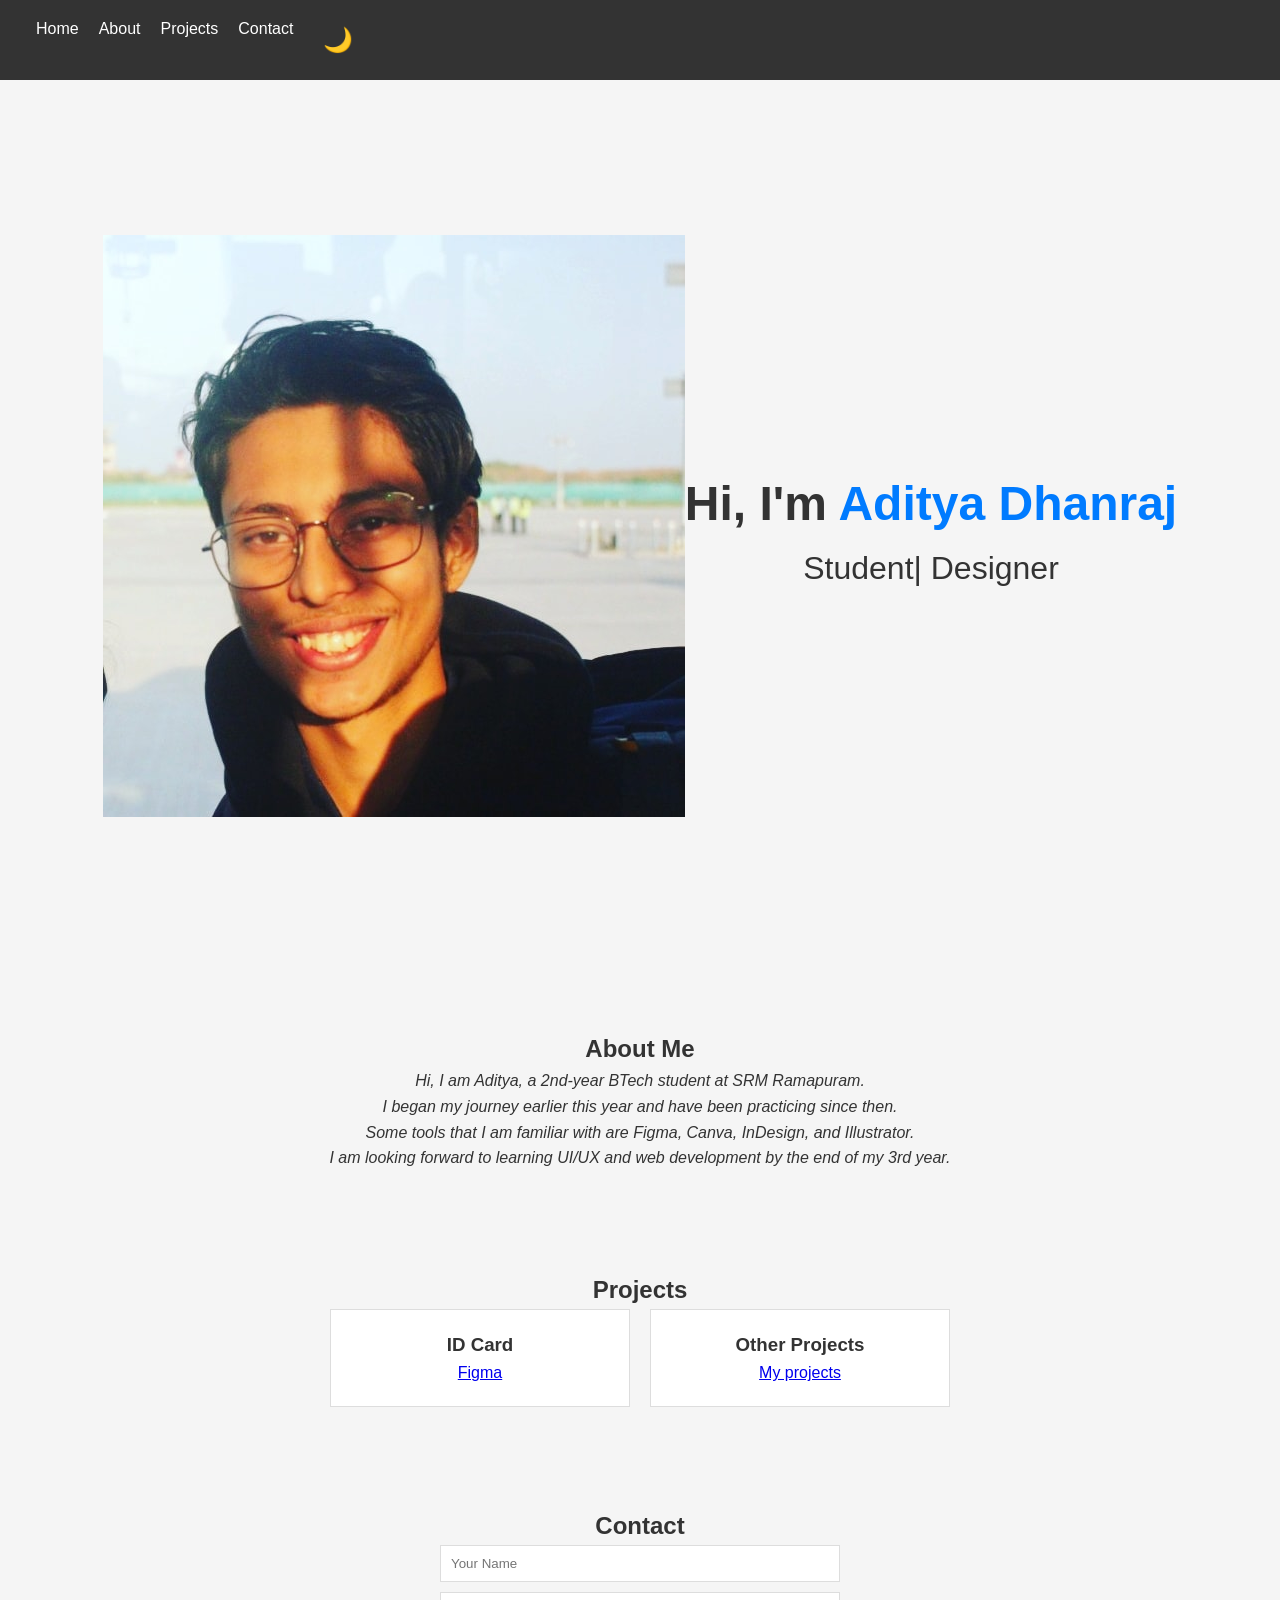
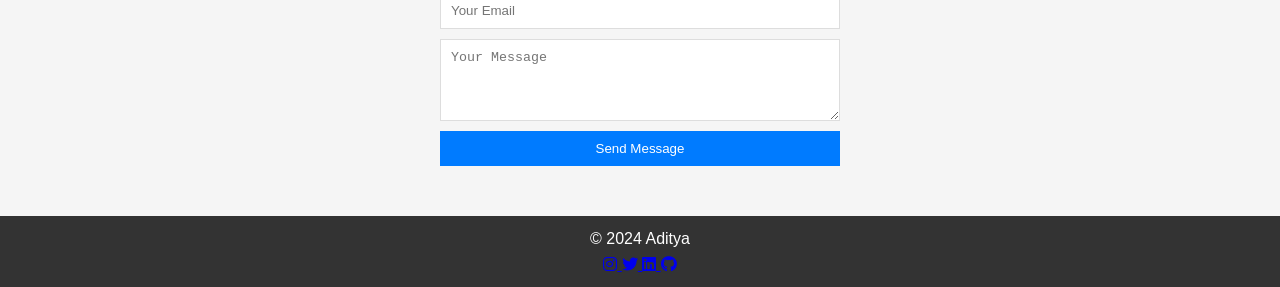
==== index.html @ 79524f97 "Add files via upload" ====
<!DOCTYPE html>
<html lang="en">
<head>
    <meta charset="UTF-8">
    <meta name="viewport" content="width=device-width, initial-scale=1.0">
    <title>My Portfolio</title>
    <link rel="stylesheet" href="css/style.css">
    <link rel="stylesheet" href="https://cdnjs.cloudflare.com/ajax/libs/font-awesome/6.0.0-beta3/css/all.min.css">

</head>
<body>
    <header>
        <nav>
          
              
            <ul class="nav-links">
                <li><a href="#home">Home</a></li>
                <li><a href="#about">About</a></li>
                <li><a href="#projects">Projects</a></li>
                <li><a href="#contact">Contact</a></li>
                <li><button class="theme-toggle" id="theme-toggle">🌙</button></li>
            </ul>
        </nav>
    </header>

    <!-- Rest of your page content -->
    <section id="home">
        <div class="logo-container">
            <a href="#foot"><img src="my pic.jpeg" alt="3D Hovering Logo" class="logo"></a>
        </div>
        <div class="intro">
            <h1>Hi, I'm <span>Aditya Dhanraj</span></h1>
            <p>Student| Designer</p>
        </div>
    </section>

    <section id="about">
        <h2>About Me</h2>
        <p>
            <i>
                Hi, I am Aditya, a 2nd-year BTech student at SRM Ramapuram.<br>
                I began my journey earlier this year and have been practicing since then.<br>
                Some tools that I am familiar with are Figma, Canva, InDesign, and Illustrator.<br>
                I am looking forward to learning UI/UX and web development by the end of my 3rd year.
            </i>
        </p>
        
    </section>

    <section id="projects">
        <h2>Projects</h2>
        <div class="projects-container">
            <div class="project">
                <h3>ID Card</h3>
                <p><a href="https://www.figma.com/design/AhWtKeOGu5Izcp2zM3f2Ys/Untitled-(Copy)?m=auto&t=sSEpO5o9ACSVsRZ7-6">Figma</a></p>
            </div>
            <div class="project">
                <h3>Other Projects</h3>
                <p><a href="https://sway.cloud.microsoft/4iTVu0WP2Vy2KkqE?ref=Link&loc=play">My projects</a></p>
            </div>
        </div>
    </section>

    <section id="contact">
        <h2>Contact</h2>
        <form action="https://formspree.io/f/xrbzdvlq" method="POST">
            <input type="text" name="name" placeholder="Your Name" required>
            <input type="email" name="email" placeholder="Your Email" required>
            <textarea name="message" rows="4" placeholder="Your Message" required></textarea>
            <button type="submit">Send Message</button>
        </form>
        
    </section>

    <footer>
        <section id="foot">
        <p>© 2024 Aditya</p>
        <div class="social-icons">
            <a href="https://www.instagram.com/__https.aditya__?utm_source=ig_web_button_share_sheet&igsh=ZDNlZDc0MzIxNw==" target="_blank">
                <i class="fab fa-instagram"></i>
            </a>
            <a href="https://x.com/Aditya250189455?t=fKO1JxmdLKlGTw64EDZP6Q&s=09" target="_blank">
                <i class="fab fa-twitter"></i>
            </a>
            <a href="https://www.linkedin.com/in/aditya-dhanraj-09225726b?utm_source=share&utm_campaign=share_via&utm_content=profile&utm_medium=android_app" target="_blank">
                <i class="fab fa-linkedin"></i>
            </a>
            <a href="https://github.com/aditya23409876543" target="_blank">
                    <i class="fab fa-github"></i>
            </a>
        </div>
        </section>
    </footer>
    

    <script src="js/main.js"></script>
</body>
</html>
---- css/style.css ----
/* General Styles */
* {
    margin: 0;
    padding: 0;
    box-sizing: border-box;
}

body {
    font-family: Arial, sans-serif;
    line-height: 1.6;
    background-color: #f5f5f5;
    color: #333;
    transition: background-color 0.3s ease-in-out, color 0.3s ease-in-out;
}

header {
    background-color: #333;
    padding: 1rem;
    position: sticky;
    top: 0;
    width: 100%;
}

nav {
    display: flex;
    justify-content: space-between;
    align-items: center;
}

.nav-links {
    list-style: none;
    display: flex;
}

.nav-links li {
    margin-left: 20px;
}

.nav-links a {
    color: #fff;
    text-decoration: none;
}

.theme-toggle {
    background: none;
    border: none;
    cursor: pointer;
    color: #fff;
    font-size: 1.5rem;
}

/* Home Section */
#home {
    height: 100vh;
    display: flex;
    justify-content: center;
    align-items: center;
    text-align: center;
}

#home .intro {
    font-size: 2rem;
}

#home span {
    color: #007bff;
}

/* About Section */
#about {
    padding: 50px 20px;
    text-align: center;
}

#projects {
    padding: 50px 20px;
    text-align: center;
}

.projects-container {
    display: flex;
    justify-content: center;
    gap: 20px;
    flex-wrap: wrap;
}

.project {
    width: 300px;
    padding: 20px;
    border: 1px solid #ddd;
    background-color: #fff;
}

#contact {
    padding: 50px 20px;
    text-align: center;
}

form {
    display: flex;
    flex-direction: column;
    gap: 10px;
    max-width: 400px;
    margin: 0 auto;
}

input, textarea {
    padding: 10px;
    border: 1px solid #ddd;
    width: 100%;
}

button {
    padding: 10px;
    border: none;
    background-color: #007bff;
    color: #fff;
    cursor: pointer;
}

button:hover {
    background-color: #0056b3;
}

/* Footer */
footer {
    background-color: #333;
    color: #fff;
    text-align: center;
    padding: 10px 0;
}

/* Dark Mode Styles */
.dark-mode {
    background-color: #1e1e1e;
    color: #fff;
}

/* Responsive Design */
@media (max-width: 768px) {
    .projects-container {
        flex-direction: column;
    }

    .nav-links {
        flex-direction: column;
    }

    .nav-links li {
        margin: 10px 0;
    }
}
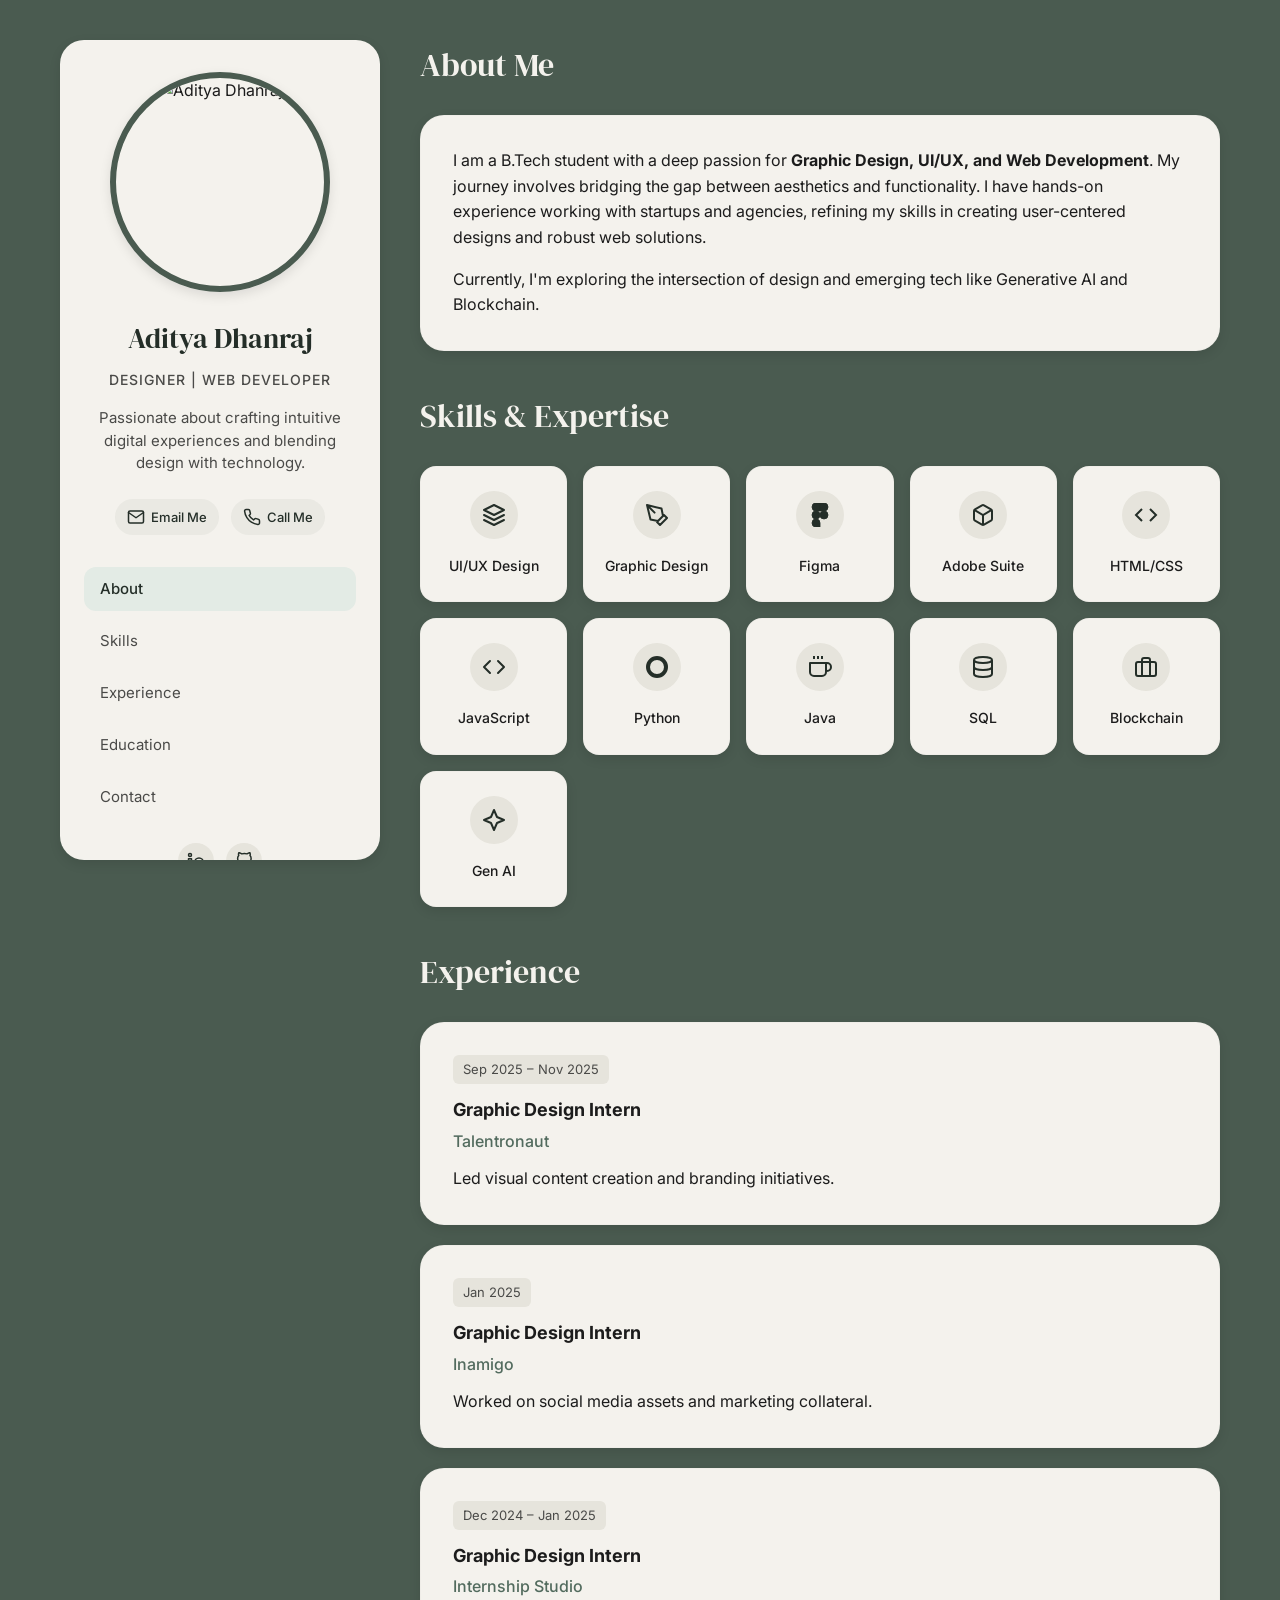
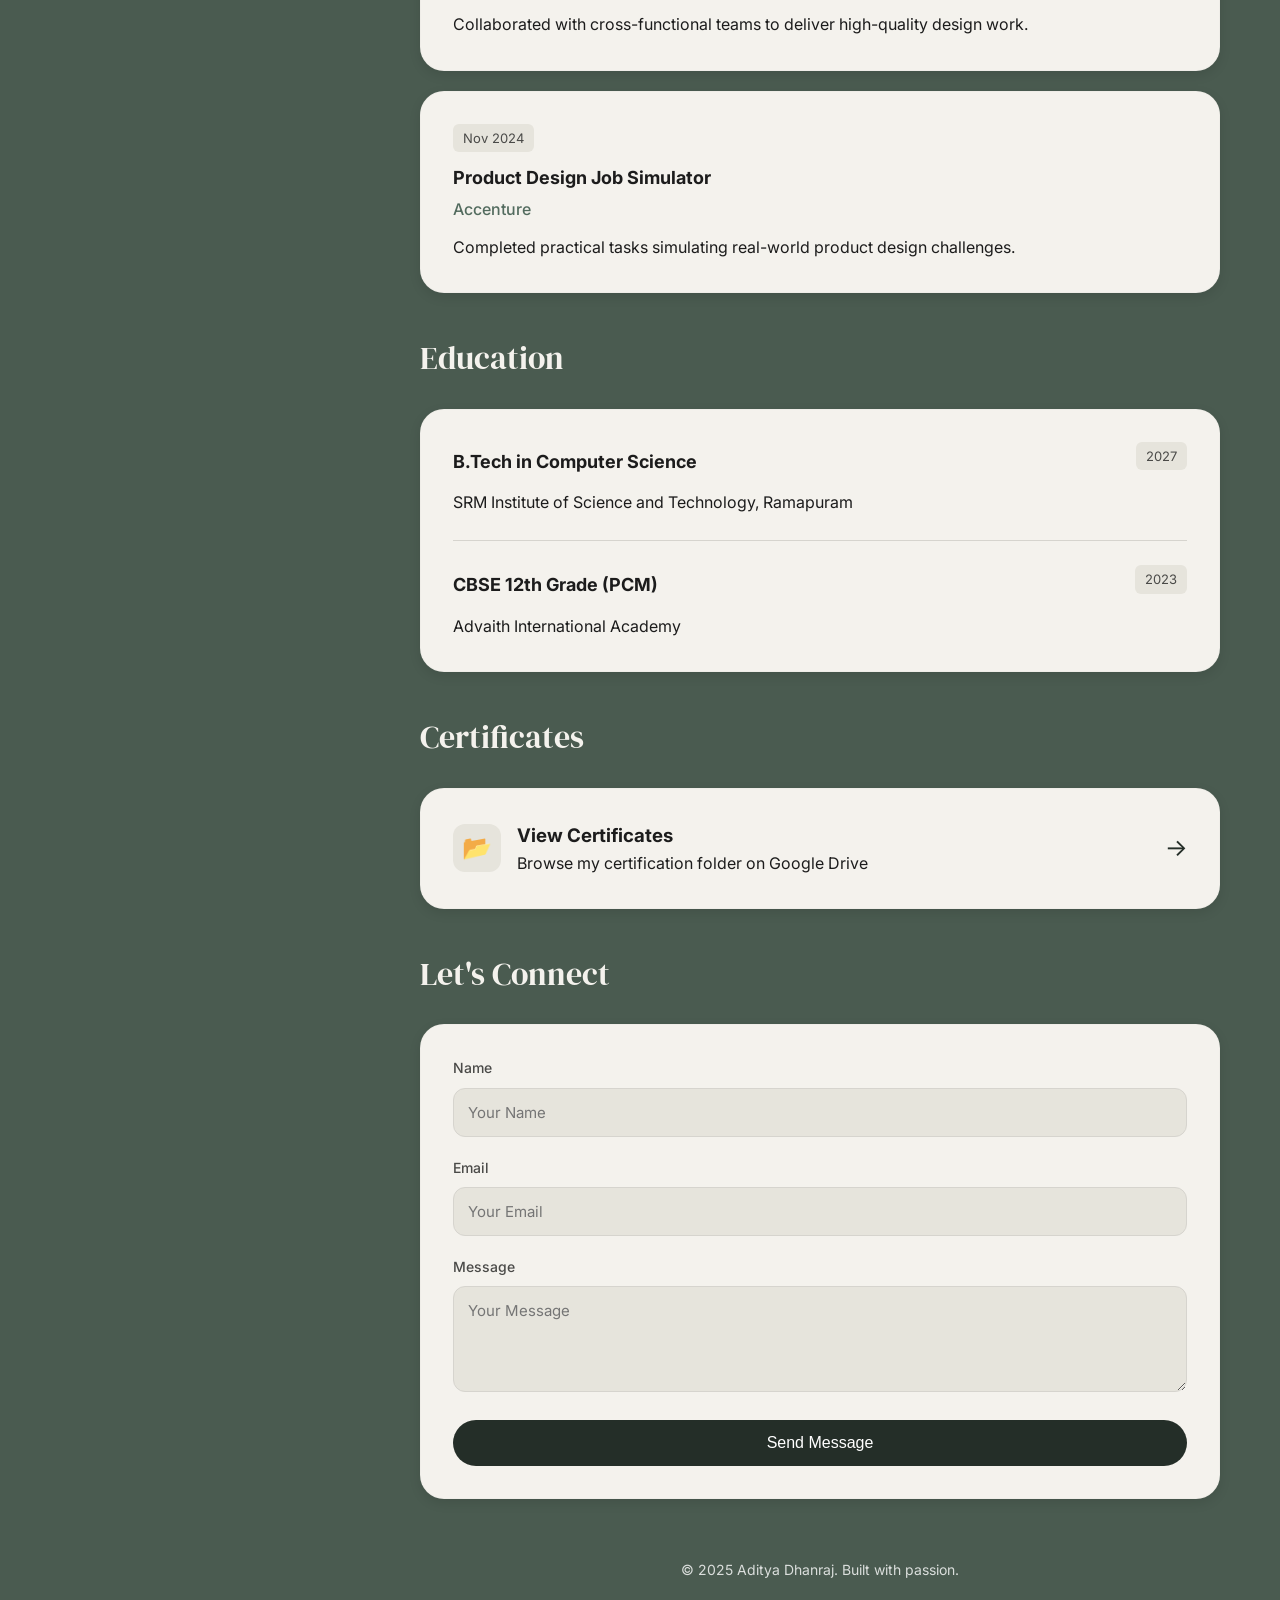
==== commit 03082f4c: "Add files via upload" ====
--- a/index.html
+++ b/index.html
@@ -1,98 +1,330 @@
 <!DOCTYPE html>
 <html lang="en">
+
 <head>
     <meta charset="UTF-8">
     <meta name="viewport" content="width=device-width, initial-scale=1.0">
-    <title>My Portfolio</title>
-    <link rel="stylesheet" href="css/style.css">
-    <link rel="stylesheet" href="https://cdnjs.cloudflare.com/ajax/libs/font-awesome/6.0.0-beta3/css/all.min.css">
-
+    <title>Aditya Dhanraj - Creative Designer & Developer</title>
+    <link rel="preconnect" href="https://fonts.googleapis.com">
+    <link rel="preconnect" href="https://fonts.gstatic.com" crossorigin>
+    <link
+        href="https://fonts.googleapis.com/css2?family=DM+Serif+Display:ital@0;1&family=Inter:wght@300;400;500;600&display=swap"
+        rel="stylesheet">
+    <link rel="stylesheet" href="style.css">
 </head>
+
 <body>
-    <header>
-        <nav>
-          
-              
-            <ul class="nav-links">
-                <li><a href="#home">Home</a></li>
-                <li><a href="#about">About</a></li>
-                <li><a href="#projects">Projects</a></li>
-                <li><a href="#contact">Contact</a></li>
-                <li><button class="theme-toggle" id="theme-toggle">🌙</button></li>
-            </ul>
-        </nav>
-    </header>
-
-    <!-- Rest of your page content -->
-    <section id="home">
-        <div class="logo-container">
-            <a href="#foot"><img src="my pic.jpeg" alt="3D Hovering Logo" class="logo"></a>
-        </div>
-        <div class="intro">
-            <h1>Hi, I'm <span>Aditya Dhanraj</span></h1>
-            <p>Student| Designer</p>
-        </div>
-    </section>
-
-    <section id="about">
-        <h2>About Me</h2>
-        <p>
-            <i>
-                Hi, I am Aditya, a 2nd-year BTech student at SRM Ramapuram.<br>
-                I began my journey earlier this year and have been practicing since then.<br>
-                Some tools that I am familiar with are Figma, Canva, InDesign, and Illustrator.<br>
-                I am looking forward to learning UI/UX and web development by the end of my 3rd year.
-            </i>
-        </p>
-        
-    </section>
-
-    <section id="projects">
-        <h2>Projects</h2>
-        <div class="projects-container">
-            <div class="project">
-                <h3>ID Card</h3>
-                <p><a href="https://www.figma.com/design/AhWtKeOGu5Izcp2zM3f2Ys/Untitled-(Copy)?m=auto&t=sSEpO5o9ACSVsRZ7-6">Figma</a></p>
+
+    <div class="layout-grid">
+        <!-- Sticky Profile Sidebar -->
+        <aside class="sidebar">
+            <div class="profile-card fade-in">
+                <div class="profile-image-container">
+                    <img src="assets/profile.jpeg" alt="Aditya Dhanraj" class="profile-image">
+                </div>
+                <h1 class="name">Aditya Dhanraj</h1>
+                <p class="role">Designer | Web Developer</p>
+                <p class="bio-short">Passionate about crafting intuitive digital experiences and blending design with
+                    technology.</p>
+
+                <div class="contact-mini">
+                    <a href="https://mail.google.com/mail/?view=cm&fs=1&to=dhanrajaditya230@gmail.com" target="_blank"
+                        class="contact-link">
+                        <svg width="18" height="18" viewBox="0 0 24 24" fill="none" stroke="currentColor"
+                            stroke-width="2" stroke-linecap="round" stroke-linejoin="round">
+                            <path d="M4 4h16c1.1 0 2 .9 2 2v12c0 1.1-.9 2-2 2H4c-1.1 0-2-.9-2-2V6c0-1.1.9-2 2-2z">
+                            </path>
+                            <polyline points="22,6 12,13 2,6"></polyline>
+                        </svg>
+                        Email Me
+                    </a>
+                    <a href="tel:+918667492194" class="contact-link">
+                        <svg width="18" height="18" viewBox="0 0 24 24" fill="none" stroke="currentColor"
+                            stroke-width="2" stroke-linecap="round" stroke-linejoin="round">
+                            <path
+                                d="M22 16.92v3a2 2 0 0 1-2.18 2 19.79 19.79 0 0 1-8.63-3.07 19.5 19.5 0 0 1-6-6 19.79 19.79 0 0 1-3.07-8.67A2 2 0 0 1 4.11 2h3a2 2 0 0 1 2 1.72 12.84 12.84 0 0 0 .7 2.81 2 2 0 0 1-.45 2.11L8.09 9.91a16 16 0 0 0 6 6l1.27-1.27a2 2 0 0 1 2.11-.45 12.84 12.84 0 0 0 2.81.7A2 2 0 0 1 22 16.92z">
+                            </path>
+                        </svg>
+                        Call Me
+                    </a>
+                </div>
+
+                <nav class="sidebar-nav">
+                    <a href="#about" class="nav-link active">About</a>
+                    <a href="#skills" class="nav-link">Skills</a>
+                    <a href="#experience" class="nav-link">Experience</a>
+                    <a href="#education" class="nav-link">Education</a>
+                    <a href="#contact" class="nav-link">Contact</a>
+                </nav>
+
+                <div class="social-links">
+                    <a href="https://www.linkedin.com/in/aditya-dhanraj-09225726b" target="_blank" class="social-icon"
+                        aria-label="LinkedIn">
+                        <svg width="18" height="18" viewBox="0 0 24 24" fill="none" stroke="currentColor"
+                            stroke-width="2" stroke-linecap="round" stroke-linejoin="round">
+                            <path d="M16 8a6 6 0 0 1 6 6v7h-4v-7a2 2 0 0 0-2-2 2 2 0 0 0-2 2v7h-4v-7a6 6 0 0 1 6-6z">
+                            </path>
+                            <rect x="2" y="9" width="4" height="12"></rect>
+                            <circle cx="4" cy="4" r="2"></circle>
+                        </svg>
+                    </a>
+                    <a href="https://github.com/aditya23409876543" target="_blank" class="social-icon"
+                        aria-label="GitHub">
+                        <svg width="18" height="18" viewBox="0 0 24 24" fill="none" stroke="currentColor"
+                            stroke-width="2" stroke-linecap="round" stroke-linejoin="round">
+                            <path
+                                d="M9 19c-5 1.5-5-2.5-7-3m14 6v-3.87a3.37 3.37 0 0 0-.94-2.61c3.14-.35 6.44-1.54 6.44-7A5.44 5.44 0 0 0 20 4.77 5.07 5.07 0 0 0 19.91 1S18.73.65 16 2.48a13.38 13.38 0 0 0-7 0C6.27.65 5.09 1 5.09 1A5.07 5.07 0 0 0 5 4.77a5.44 5.44 0 0 0-1.5 3.78c0 5.42 3.3 6.61 6.44 7A3.37 3.37 0 0 0 9 18.13V22">
+                            </path>
+                        </svg>
+                    </a>
+                </div>
             </div>
-            <div class="project">
-                <h3>Other Projects</h3>
-                <p><a href="https://sway.cloud.microsoft/4iTVu0WP2Vy2KkqE?ref=Link&loc=play">My projects</a></p>
-            </div>
-        </div>
-    </section>
-
-    <section id="contact">
-        <h2>Contact</h2>
-        <form action="https://formspree.io/f/xrbzdvlq" method="POST">
-            <input type="text" name="name" placeholder="Your Name" required>
-            <input type="email" name="email" placeholder="Your Email" required>
-            <textarea name="message" rows="4" placeholder="Your Message" required></textarea>
-            <button type="submit">Send Message</button>
-        </form>
-        
-    </section>
-
-    <footer>
-        <section id="foot">
-        <p>© 2024 Aditya</p>
-        <div class="social-icons">
-            <a href="https://www.instagram.com/__https.aditya__?utm_source=ig_web_button_share_sheet&igsh=ZDNlZDc0MzIxNw==" target="_blank">
-                <i class="fab fa-instagram"></i>
-            </a>
-            <a href="https://x.com/Aditya250189455?t=fKO1JxmdLKlGTw64EDZP6Q&s=09" target="_blank">
-                <i class="fab fa-twitter"></i>
-            </a>
-            <a href="https://www.linkedin.com/in/aditya-dhanraj-09225726b?utm_source=share&utm_campaign=share_via&utm_content=profile&utm_medium=android_app" target="_blank">
-                <i class="fab fa-linkedin"></i>
-            </a>
-            <a href="https://github.com/aditya23409876543" target="_blank">
-                    <i class="fab fa-github"></i>
-            </a>
-        </div>
-        </section>
-    </footer>
-    
-
-    <script src="js/main.js"></script>
+        </aside>
+
+        <!-- Main Content Area -->
+        <main class="main-content">
+
+            <section id="about" class="content-section fade-in">
+                <h2 class="section-title">About Me</h2>
+                <div class="card">
+                    <p class="text-body">
+                        I am a B.Tech student with a deep passion for <strong>Graphic Design, UI/UX, and Web
+                            Development</strong>.
+                        My journey involves bridging the gap between aesthetics and functionality. I have hands-on
+                        experience working with
+                        startups and agencies, refining my skills in creating user-centered designs and robust web
+                        solutions.
+                    </p>
+                    <p class="text-body mt-2">
+                        Currently, I'm exploring the intersection of design and emerging tech like Generative AI and
+                        Blockchain.
+                    </p>
+                </div>
+            </section>
+
+            <section id="skills" class="content-section fade-in">
+                <h2 class="section-title">Skills & Expertise</h2>
+                <div class="skills-grid-new">
+                    <!-- Design -->
+                    <div class="skill-item">
+                        <div class="skill-icon">
+                            <svg viewBox="0 0 24 24" fill="none" class="icon-svg">
+                                <path d="M12 2L2 7l10 5 10-5-10-5zM2 17l10 5 10-5M2 12l10 5 10-5" stroke="currentColor"
+                                    stroke-width="2" stroke-linecap="round" stroke-linejoin="round" />
+                            </svg>
+                        </div>
+                        <span>UI/UX Design</span>
+                    </div>
+                    <div class="skill-item">
+                        <div class="skill-icon">
+                            <svg viewBox="0 0 24 24" fill="none" class="icon-svg">
+                                <path d="M12 19l7-7 3 3-7 7-3-3zM18 13l-1.5-7.5L2 2l3.5 14.5L13 18l5-5zM2 2l7.586 7.586"
+                                    stroke="currentColor" stroke-width="2" stroke-linecap="round"
+                                    stroke-linejoin="round" />
+                            </svg>
+                        </div>
+                        <span>Graphic Design</span>
+                    </div>
+                    <div class="skill-item">
+                        <div class="skill-icon">
+                            <svg viewBox="0 0 38 57" fill="none" class="icon-svg">
+                                <path d="M19 28.5a9.5 9.5 0 1 1 19 0 9.5 9.5 0 0 1-19 0z" fill="currentColor" />
+                                <path d="M0 47.5a9.5 9.5 0 0 1 19 0v9.5H9.5A9.5 9.5 0 0 1 0 47.5z"
+                                    fill="currentColor" />
+                                <path d="M0 28.5a9.5 9.5 0 1 1 19 0 9.5 9.5 0 0 1-19 0z" fill="currentColor" />
+                                <path d="M0 9.5A9.5 9.5 0 0 1 9.5 0h9.5v19H9.5A9.5 9.5 0 0 1 0 9.5z"
+                                    fill="currentColor" />
+                                <path d="M19 0h9.5a9.5 9.5 0 0 1 0 19H19V0z" fill="currentColor" />
+                            </svg>
+                        </div>
+                        <span>Figma</span>
+                    </div>
+                    <div class="skill-item">
+                        <div class="skill-icon">
+                            <svg viewBox="0 0 24 24" fill="none" class="icon-svg">
+                                <path
+                                    d="M21 16V8a2 2 0 0 0-1-1.73l-7-4a2 2 0 0 0-2 0l-7 4A2 2 0 0 0 3 8v8a2 2 0 0 0 1 1.73l7 4a2 2 0 0 0 2 0l7-4A2 2 0 0 0 21 16z"
+                                    stroke="currentColor" stroke-width="2" stroke-linecap="round"
+                                    stroke-linejoin="round" />
+                                <polyline points="3.27 6.96 12 12.01 20.73 6.96"></polyline>
+                                <line x1="12" y1="22.08" x2="12" y2="12"></line>
+                            </svg>
+                        </div>
+                        <span>Adobe Suite</span>
+                    </div>
+
+                    <!-- Dev -->
+                    <div class="skill-item">
+                        <div class="skill-icon">
+                            <svg viewBox="0 0 24 24" fill="none" class="icon-svg">
+                                <polyline points="16 18 22 12 16 6"></polyline>
+                                <polyline points="8 6 2 12 8 18"></polyline>
+                            </svg>
+                        </div>
+                        <span>HTML/CSS</span>
+                    </div>
+                    <div class="skill-item">
+                        <div class="skill-icon">
+                            <svg viewBox="0 0 24 24" fill="none" class="icon-svg">
+                                <path d="M16 18l6-6-6-6M8 6l-6 6 6 6" stroke="currentColor" stroke-width="2"
+                                    stroke-linecap="round" stroke-linejoin="round" />
+                            </svg>
+                        </div>
+                        <span>JavaScript</span>
+                    </div>
+                    <div class="skill-item">
+                        <div class="skill-icon">
+                            <svg viewBox="0 0 24 24" fill="none" class="icon-svg">
+                                <path
+                                    d="M12 2c5.523 0 10 4.477 10 10s-4.477 10-10 10S2 17.523 2 12 6.477 2 12 2zm0 2a8 8 0 1 0 0 16 8 8 0 0 0 0-16z"
+                                    stroke="currentColor" stroke-width="2" />
+                            </svg>
+                        </div>
+                        <span>Python</span>
+                    </div>
+                    <div class="skill-item">
+                        <div class="skill-icon">
+                            <svg viewBox="0 0 24 24" fill="none" class="icon-svg">
+                                <path d="M18 8h1a4 4 0 0 1 0 8h-1M2 8h16v9a4 4 0 0 1-4 4H6a4 4 0 0 1-4-4V8z"
+                                    stroke="currentColor" stroke-width="2" stroke-linecap="round"
+                                    stroke-linejoin="round" />
+                                <line x1="6" y1="1" x2="6" y2="4"></line>
+                                <line x1="10" y1="1" x2="10" y2="4"></line>
+                                <line x1="14" y1="1" x2="14" y2="4"></line>
+                            </svg>
+                        </div>
+                        <span>Java</span>
+                    </div>
+
+                    <!-- Tech -->
+                    <div class="skill-item">
+                        <div class="skill-icon">
+                            <svg viewBox="0 0 24 24" fill="none" class="icon-svg">
+                                <ellipse cx="12" cy="5" rx="9" ry="3"></ellipse>
+                                <path d="M21 12c0 1.66-4 3-9 3s-9-1.34-9-3"></path>
+                                <path d="M3 5v14c0 1.66 4 3 9 3s9-1.34 9-3V5"></path>
+                            </svg>
+                        </div>
+                        <span>SQL</span>
+                    </div>
+                    <div class="skill-item">
+                        <div class="skill-icon">
+                            <svg viewBox="0 0 24 24" fill="none" class="icon-svg">
+                                <rect x="2" y="7" width="20" height="14" rx="2" ry="2"></rect>
+                                <path d="M16 21V5a2 2 0 0 0-2-2h-4a2 2 0 0 0-2 2v16"></path>
+                            </svg>
+                        </div>
+                        <span>Blockchain</span>
+                    </div>
+                    <div class="skill-item">
+                        <div class="skill-icon">
+                            <svg viewBox="0 0 24 24" fill="none" class="icon-svg">
+                                <path d="M12 2L15 9 22 12 15 15 12 22 9 15 2 12 9 9z" stroke="currentColor"
+                                    stroke-width="2" stroke-linejoin="round" />
+                            </svg>
+                        </div>
+                        <span>Gen AI</span>
+                    </div>
+                </div>
+            </section>
+
+            <section id="experience" class="content-section fade-in">
+                <h2 class="section-title">Experience</h2>
+
+                <div class="timeline">
+                    <div class="card timeline-item">
+                        <span class="date">Sep 2025 – Nov 2025</span>
+                        <h3>Graphic Design Intern</h3>
+                        <h4>Talentronaut</h4>
+                        <p>Led visual content creation and branding initiatives.</p>
+                    </div>
+
+                    <div class="card timeline-item">
+                        <span class="date">Jan 2025</span>
+                        <h3>Graphic Design Intern</h3>
+                        <h4>Inamigo</h4>
+                        <p>Worked on social media assets and marketing collateral.</p>
+                    </div>
+
+                    <div class="card timeline-item">
+                        <span class="date">Dec 2024 – Jan 2025</span>
+                        <h3>Graphic Design Intern</h3>
+                        <h4>Internship Studio</h4>
+                        <p>Collaborated with cross-functional teams to deliver high-quality design work.</p>
+                    </div>
+
+                    <div class="card timeline-item">
+                        <span class="date">Nov 2024</span>
+                        <h3>Product Design Job Simulator</h3>
+                        <h4>Accenture</h4>
+                        <p>Completed practical tasks simulating real-world product design challenges.</p>
+                    </div>
+                </div>
+            </section>
+
+            <section id="education" class="content-section fade-in">
+                <h2 class="section-title">Education</h2>
+                <div class="card">
+                    <div class="edu-item">
+                        <div class="edu-header">
+                            <h3>B.Tech in Computer Science</h3>
+                            <span class="date">2027</span>
+                        </div>
+                        <p>SRM Institute of Science and Technology, Ramapuram</p>
+                    </div>
+                    <hr class="divider">
+                    <div class="edu-item">
+                        <div class="edu-header">
+                            <h3>CBSE 12th Grade (PCM)</h3>
+                            <span class="date">2023</span>
+                        </div>
+                        <p>Advaith International Academy</p>
+                    </div>
+                </div>
+            </section>
+
+            <section id="certificates" class="content-section fade-in">
+                <h2 class="section-title">Certificates</h2>
+                <a href="https://drive.google.com/drive/folders/114IolFlKQ2Xmfeh9mpmD2cZw5xXHDcrh"
+                    class="card link-card">
+                    <div class="link-card-content">
+                        <div class="icon-box">📂</div>
+                        <div>
+                            <h3>View Certificates</h3>
+                            <p>Browse my certification folder on Google Drive</p>
+                        </div>
+                    </div>
+                    <div class="arrow">→</div>
+                </a>
+            </section>
+
+            <section id="contact" class="content-section fade-in">
+                <h2 class="section-title">Let's Connect</h2>
+                <form class="card contact-form" action="https://formspree.io/f/xrbzdvlq" method="POST">
+                    <div class="form-group">
+                        <label for="name">Name</label>
+                        <input type="text" id="name" name="name" placeholder="Your Name" required>
+                    </div>
+                    <div class="form-group">
+                        <label for="email">Email</label>
+                        <input type="email" id="email" name="email" placeholder="Your Email" required>
+                    </div>
+                    <div class="form-group">
+                        <label for="message">Message</label>
+                        <textarea id="message" name="message" rows="4" placeholder="Your Message" required></textarea>
+                    </div>
+                    <button type="submit" class="btn-primary">Send Message</button>
+                </form>
+            </section>
+
+            <footer class="footer">
+                <p>&copy; 2025 Aditya Dhanraj. Built with passion.</p>
+            </footer>
+
+        </main>
+    </div>
+
+    <script src="script.js"></script>
 </body>
-</html>
+
+</html>
--- a/style.css
+++ b/style.css
@@ -0,0 +1,501 @@
+:root {
+    --bg-color: #4A5B50;
+    /* Olive Green Background */
+    --surface-color: #F4F2ED;
+    /* Soft Beige Cards */
+    --element-bg: #E6E4DC;
+    /* Light element background for icons/inputs */
+    --accent-color: #242E28;
+    /* Dark Green for text/highlights on cards */
+    --accent-light: #526B5E;
+    --text-primary: #1C1C1C;
+    --text-secondary: #4A4A48;
+    --border-color: #D6D4CE;
+    --shadow-sm: 0 4px 12px rgba(0, 0, 0, 0.1);
+    --shadow-md: 0 12px 32px rgba(0, 0, 0, 0.15);
+    --radius-lg: 24px;
+    --radius-md: 16px;
+    --font-heading: 'DM Serif Display', serif;
+    --font-body: 'Inter', sans-serif;
+}
+
+* {
+    margin: 0;
+    padding: 0;
+    box-sizing: border-box;
+}
+
+body {
+    background-color: var(--bg-color);
+    color: var(--text-primary);
+    font-family: var(--font-body);
+    line-height: 1.6;
+    -webkit-font-smoothing: antialiased;
+}
+
+a {
+    text-decoration: none;
+    color: inherit;
+    transition: all 0.2s ease;
+}
+
+/* Layout Grid */
+.layout-grid {
+    display: grid;
+    grid-template-columns: 320px 1fr;
+    gap: 40px;
+    max-width: 1200px;
+    margin: 0 auto;
+    padding: 40px 20px;
+    min-height: 100vh;
+}
+
+/* Sidebar Styles */
+.sidebar {
+    height: auto;
+    /* Allow natural height */
+    max-height: calc(100vh - 80px);
+    /* Constrain to viewport */
+    position: sticky;
+    top: 40px;
+}
+
+.profile-card {
+    background: var(--surface-color);
+    padding: 32px 24px;
+    border-radius: var(--radius-lg);
+    box-shadow: var(--shadow-sm);
+    text-align: center;
+    height: auto;
+    /* Natural height */
+    max-height: 100%;
+    /* Respect parent max-height */
+    display: flex;
+    flex-direction: column;
+    align-items: center;
+    overflow-y: auto;
+    /* Scroll if content is too tall */
+    /* Hide scrollbar for cleaner look */
+    scrollbar-width: none;
+    /* Firefox */
+    -ms-overflow-style: none;
+    /* IE and Edge */
+}
+
+.profile-card::-webkit-scrollbar {
+    display: none;
+    /* Chrome, Safari and Opera */
+}
+
+.profile-image-container {
+    width: 220px;
+    height: 220px;
+    min-width: 220px;
+    /* Ensure it never shrinks */
+    min-height: 220px;
+    flex-shrink: 0;
+    /* Prevent flex squashing */
+    border-radius: 50%;
+    overflow: hidden;
+    margin-bottom: 24px;
+    border: 6px solid var(--bg-color);
+    box-shadow: var(--shadow-sm);
+}
+
+.profile-image {
+    width: 100%;
+    height: 100%;
+    object-fit: cover;
+}
+
+.name {
+    font-family: var(--font-heading);
+    font-size: 28px;
+    font-weight: 400;
+    margin-bottom: 8px;
+    color: var(--accent-color);
+}
+
+.role {
+    font-size: 14px;
+    text-transform: uppercase;
+    letter-spacing: 1px;
+    color: var(--text-secondary);
+    margin-bottom: 16px;
+    font-weight: 500;
+}
+
+.bio-short {
+    font-size: 15px;
+    color: var(--text-secondary);
+    margin-bottom: 24px;
+    line-height: 1.5;
+}
+
+.contact-mini {
+    display: flex;
+    gap: 12px;
+    margin-bottom: 32px;
+}
+
+.contact-link {
+    display: flex;
+    align-items: center;
+    gap: 6px;
+    font-size: 13px;
+    font-weight: 500;
+    color: var(--accent-color);
+    padding: 8px 12px;
+    background: rgba(47, 62, 48, 0.05);
+    /* Light variation of accent */
+    border-radius: 50px;
+}
+
+.contact-link:hover {
+    background: var(--accent-color);
+    color: white;
+}
+
+.sidebar-nav {
+    display: flex;
+    flex-direction: column;
+    width: 100%;
+    gap: 8px;
+    margin-bottom: auto;
+    /* Push social icons down */
+}
+
+.nav-link {
+    display: block;
+    padding: 10px 16px;
+    border-radius: 12px;
+    font-size: 15px;
+    color: var(--text-secondary);
+    text-align: left;
+}
+
+.nav-link:hover,
+.nav-link.active {
+    background: #E3EBE5;
+    /* Light green hover */
+    color: var(--accent-color);
+    font-weight: 500;
+}
+
+.social-links {
+    display: flex;
+    gap: 12px;
+    margin-top: 24px;
+}
+
+.social-icon {
+    width: 36px;
+    height: 36px;
+    border-radius: 50%;
+    background: var(--element-bg);
+    /* Light bg for visibility */
+    display: flex;
+    align-items: center;
+    justify-content: center;
+    font-size: 12px;
+    font-weight: bold;
+    color: var(--accent-color);
+}
+
+.social-icon:hover {
+    background: #E3EBE5;
+    /* Light green hover */
+    color: var(--accent-color);
+}
+
+/* Main Content Styles */
+.main-content {
+    display: flex;
+    flex-direction: column;
+    gap: 40px;
+    padding-bottom: 60px;
+}
+
+.content-section {
+    scroll-margin-top: 40px;
+}
+
+.section-title {
+    font-family: var(--font-heading);
+    font-size: 32px;
+    color: var(--surface-color);
+    /* White/Beige for contrast on dark bg */
+    margin-bottom: 24px;
+    font-weight: 400;
+}
+
+.card {
+    background: var(--surface-color);
+    padding: 32px;
+    border-radius: var(--radius-lg);
+    box-shadow: var(--shadow-sm);
+    border: 1px solid rgba(0, 0, 0, 0.02);
+    transition: transform 0.2s ease, box-shadow 0.2s ease;
+}
+
+.card:hover {
+    transform: translateY(-2px);
+    box-shadow: var(--shadow-md);
+}
+
+.text-body {
+    font-size: 16px;
+    color: var(--text-primary);
+}
+
+.mt-2 {
+    margin-top: 16px;
+}
+
+/* Skills Grid New */
+.skills-grid-new {
+    display: grid;
+    grid-template-columns: repeat(auto-fill, minmax(130px, 1fr));
+    gap: 16px;
+}
+
+.skill-item {
+    background: var(--surface-color);
+    padding: 24px 16px;
+    border-radius: var(--radius-md);
+    text-align: center;
+    border: 1px solid rgba(0, 0, 0, 0.02);
+    box-shadow: var(--shadow-sm);
+    transition: all 0.2s ease;
+    display: flex;
+    flex-direction: column;
+    align-items: center;
+    gap: 12px;
+}
+
+.skill-item:hover {
+    transform: translateY(-4px);
+    box-shadow: var(--shadow-md);
+    border-color: var(--accent-color);
+    background-color: #E3EBE5;
+    /* Light green hover */
+}
+
+.skill-icon {
+    width: 48px;
+    height: 48px;
+    background: var(--element-bg);
+    /* Light bg instead of dark */
+    border-radius: 50%;
+    display: flex;
+    align-items: center;
+    justify-content: center;
+    color: var(--accent-color);
+    margin-bottom: 4px;
+}
+
+.icon-svg {
+    width: 24px;
+    height: 24px;
+    stroke: currentColor;
+    stroke-width: 2;
+    fill: none;
+}
+
+/* For icons that use fill instead of stroke */
+.icon-svg[fill="currentColor"] {
+    fill: currentColor;
+    stroke: none;
+}
+
+.skill-item span {
+    font-size: 14px;
+    font-weight: 500;
+    color: var(--text-primary);
+}
+
+/* Timeline */
+.timeline {
+    display: flex;
+    flex-direction: column;
+    gap: 20px;
+}
+
+.timeline-item h3 {
+    font-size: 18px;
+    margin-bottom: 4px;
+}
+
+.timeline-item h4 {
+    font-size: 16px;
+    font-weight: 500;
+    color: var(--accent-light);
+    margin-bottom: 12px;
+}
+
+.date {
+    display: inline-block;
+    font-size: 13px;
+    color: var(--text-secondary);
+    background: var(--element-bg);
+    /* Light bg */
+    padding: 4px 10px;
+    border-radius: 6px;
+    margin-bottom: 12px;
+}
+
+/* Education */
+.edu-item:not(:last-child) {
+    margin-bottom: 24px;
+}
+
+.edu-header {
+    display: flex;
+    justify-content: space-between;
+    align-items: center;
+    margin-bottom: 8px;
+}
+
+.edu-header h3 {
+    font-size: 18px;
+}
+
+.divider {
+    border: none;
+    border-top: 1px solid var(--border-color);
+    margin: 24px 0;
+}
+
+/* Link Card */
+.link-card {
+    display: flex;
+    align-items: center;
+    justify-content: space-between;
+    cursor: pointer;
+    text-decoration: none;
+}
+
+.link-card-content {
+    display: flex;
+    align-items: center;
+    gap: 16px;
+}
+
+.icon-box {
+    width: 48px;
+    height: 48px;
+    background: var(--element-bg);
+    /* Light bg */
+    border-radius: 12px;
+    display: flex;
+    align-items: center;
+    justify-content: center;
+    font-size: 24px;
+}
+
+.arrow {
+    font-size: 24px;
+    color: var(--accent-color);
+    transition: transform 0.2s;
+}
+
+.link-card:hover .arrow {
+    transform: translateX(5px);
+}
+
+/* Forms */
+.form-group {
+    margin-bottom: 20px;
+}
+
+label {
+    display: block;
+    margin-bottom: 8px;
+    font-size: 14px;
+    font-weight: 500;
+    color: var(--text-secondary);
+}
+
+input,
+textarea {
+    width: 100%;
+    padding: 14px;
+    border-radius: 12px;
+    border: 1px solid var(--border-color);
+    background: var(--element-bg);
+    /* Light input bg */
+    font-family: inherit;
+    font-size: 15px;
+    transition: all 0.2s;
+}
+
+input:focus,
+textarea:focus {
+    outline: none;
+    border-color: var(--accent-color);
+    background: white;
+}
+
+.btn-primary {
+    display: inline-block;
+    background: var(--accent-color);
+    color: white;
+    padding: 14px 28px;
+    border-radius: 50px;
+    border: none;
+    font-size: 16px;
+    font-weight: 500;
+    cursor: pointer;
+    transition: all 0.2s;
+    width: 100%;
+}
+
+.btn-primary:hover {
+    background: var(--accent-light);
+    transform: translateY(-2px);
+}
+
+/* Footer */
+.footer {
+    text-align: center;
+    font-size: 14px;
+    color: rgba(255, 255, 255, 0.8);
+    /* Light text for dark background */
+    margin-top: 20px;
+}
+
+/* Responsive */
+@media (max-width: 900px) {
+    .layout-grid {
+        grid-template-columns: 1fr;
+        gap: 30px;
+        padding: 20px;
+    }
+
+    .sidebar {
+        position: relative;
+        height: auto;
+        top: 0;
+    }
+
+    .sidebar-nav {
+        display: none;
+        /* Hide nav on mobile for simplicity, or make it horizontal */
+    }
+
+    .contact-mini {
+        justify-content: center;
+    }
+}
+
+/* Animation Classes */
+.fade-in {
+    opacity: 0;
+    transform: translateY(20px);
+    transition: opacity 0.6s ease-out, transform 0.6s ease-out;
+}
+
+.visible {
+    opacity: 1;
+    transform: translateY(0);
+}
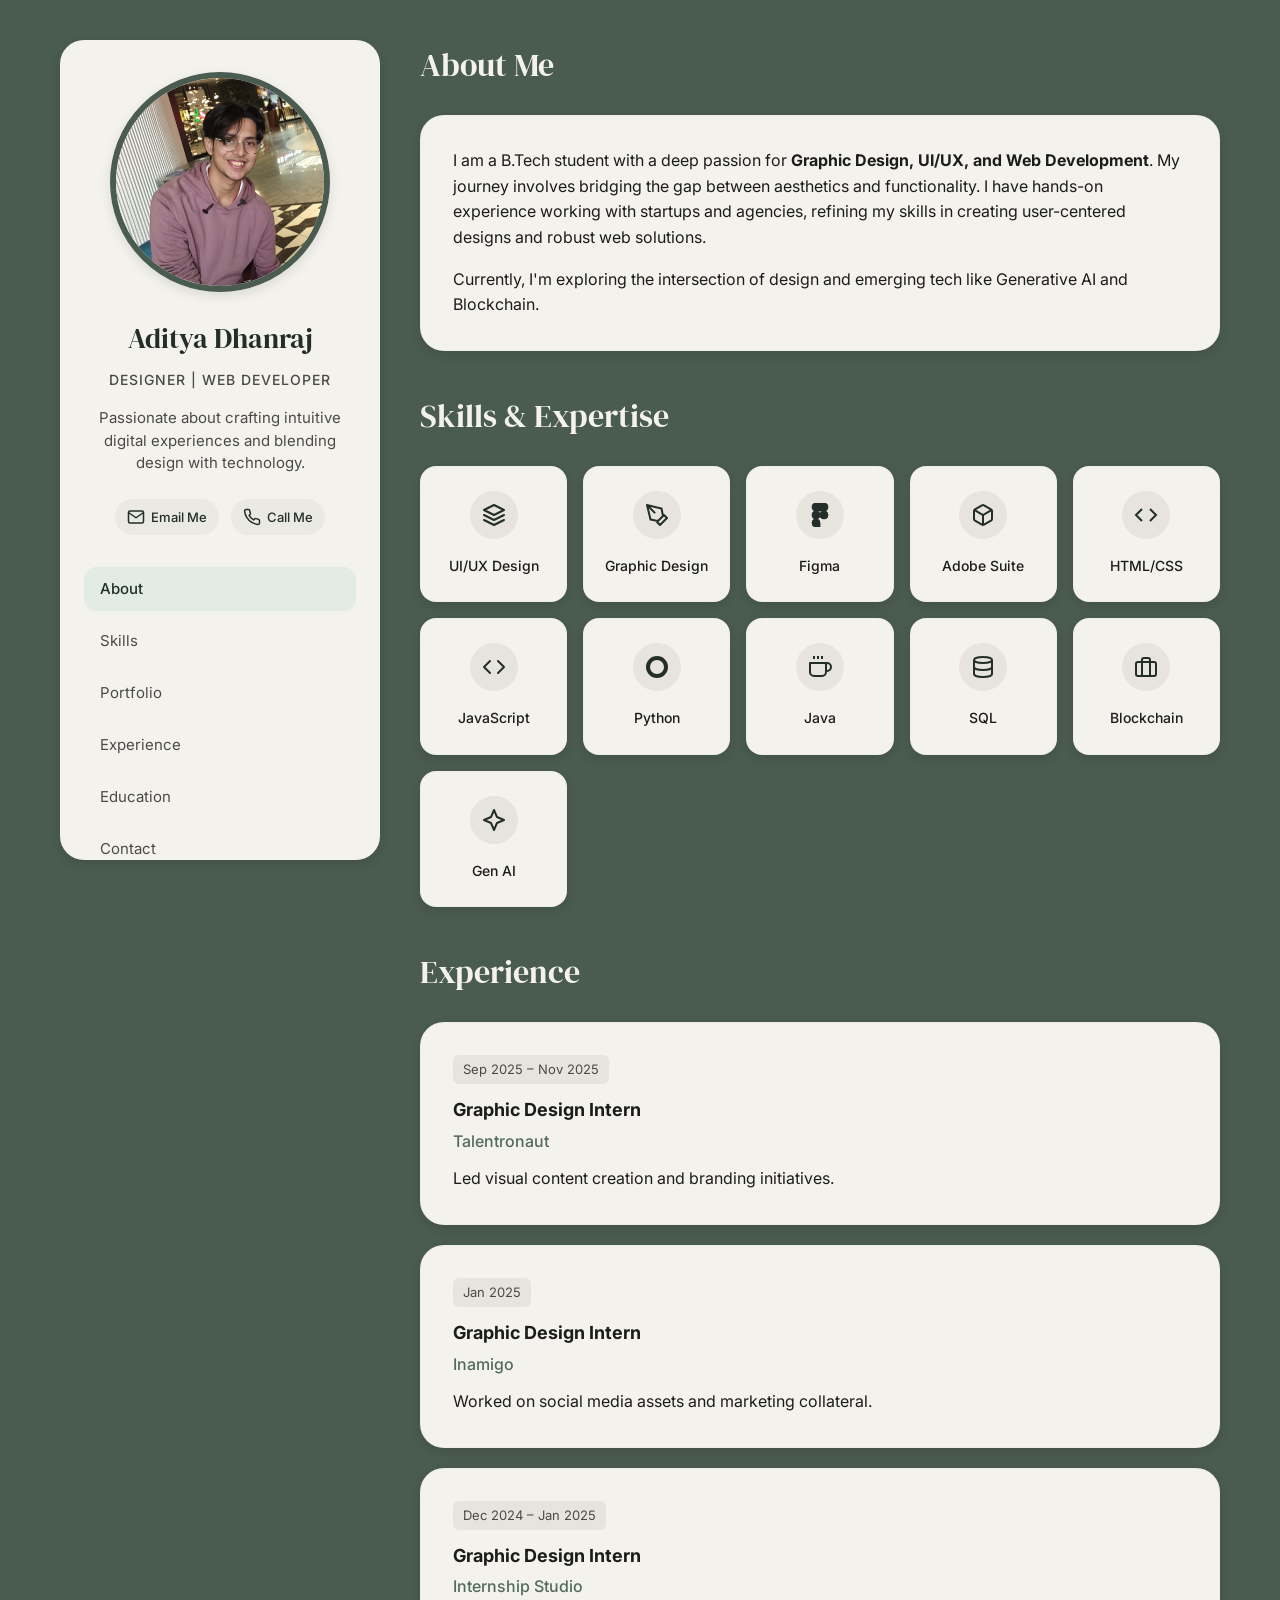
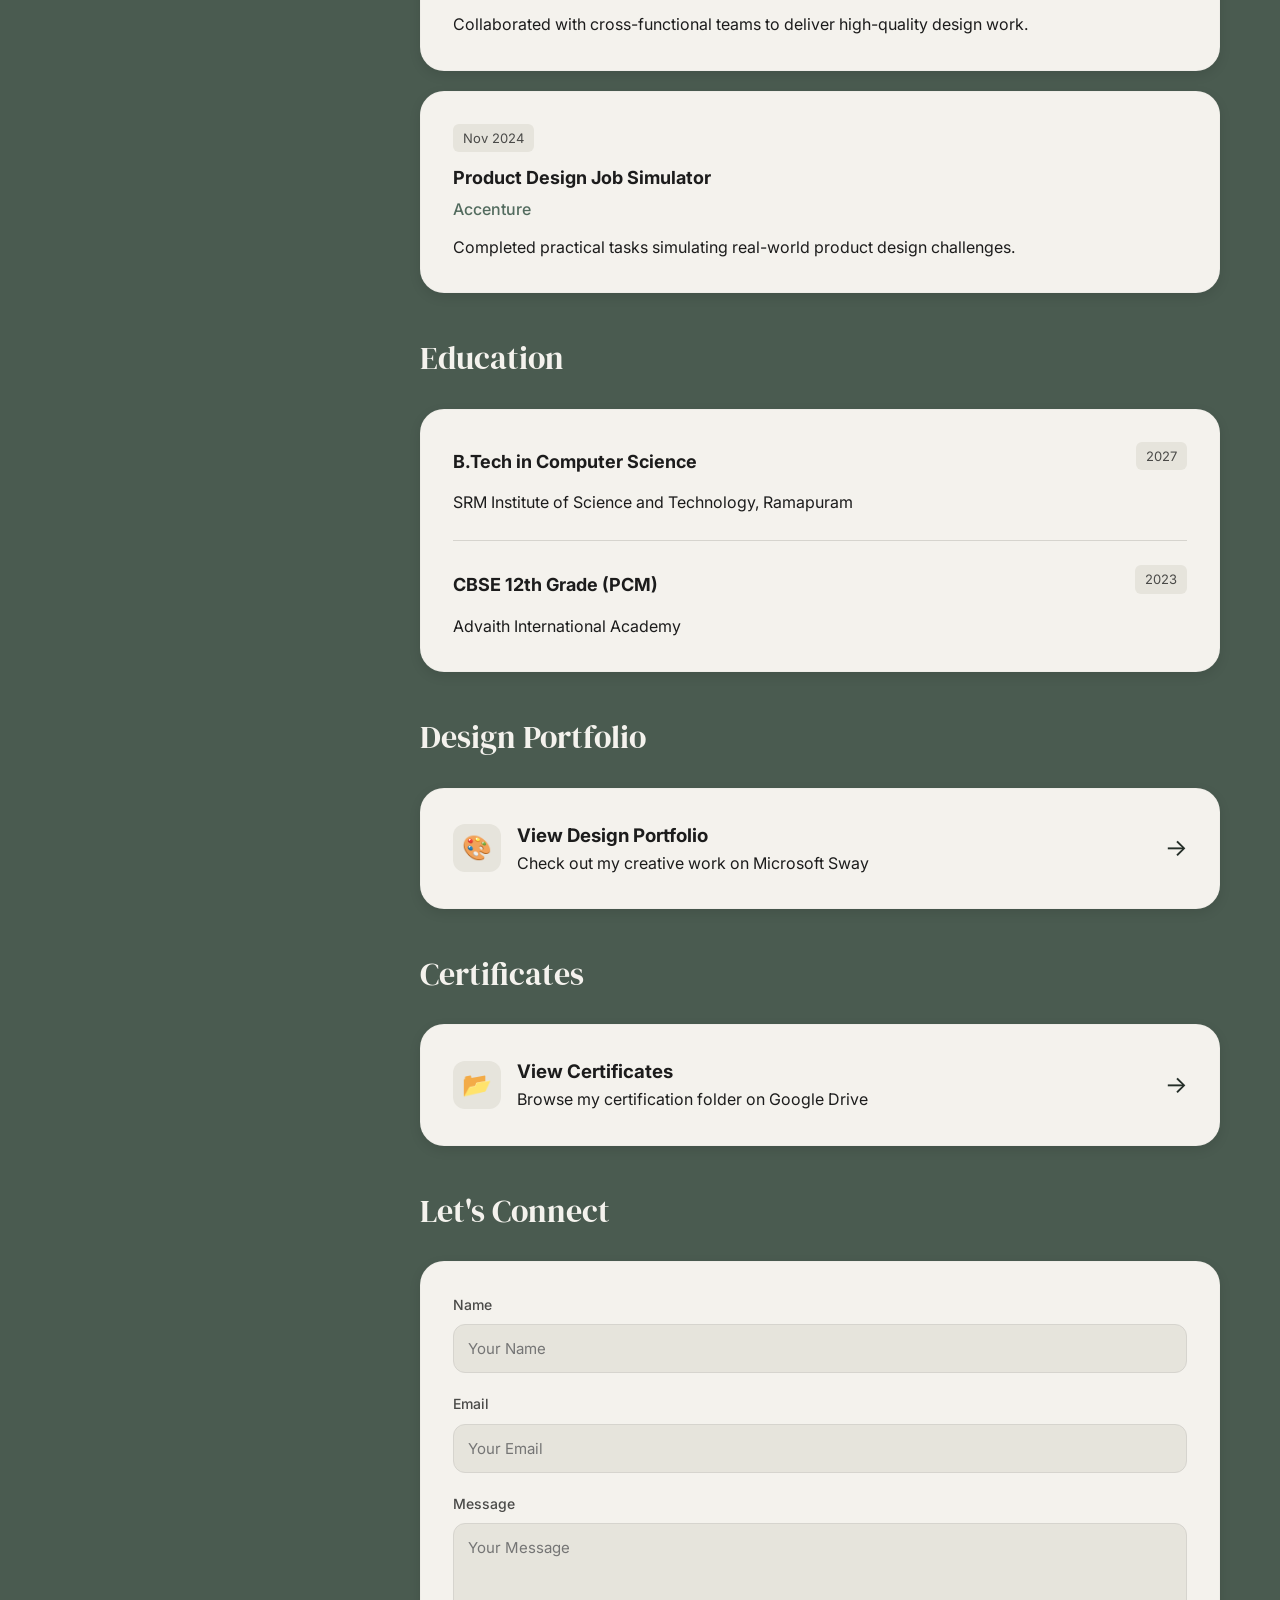
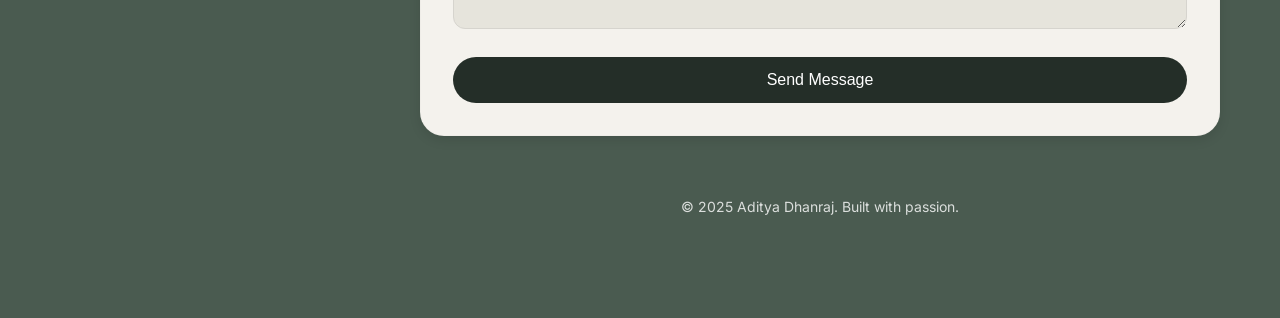
==== commit f14e6547: "Add files via upload" ====
--- a/index.html
+++ b/index.html
@@ -52,6 +52,7 @@
                 <nav class="sidebar-nav">
                     <a href="#about" class="nav-link active">About</a>
                     <a href="#skills" class="nav-link">Skills</a>
+                    <a href="#portfolio" class="nav-link">Portfolio</a>
                     <a href="#experience" class="nav-link">Experience</a>
                     <a href="#education" class="nav-link">Education</a>
                     <a href="#contact" class="nav-link">Contact</a>
@@ -283,9 +284,24 @@
                 </div>
             </section>
 
+            <section id="portfolio" class="content-section fade-in">
+                <h2 class="section-title">Design Portfolio</h2>
+                <a href="https://sway.cloud.microsoft/4iTVu0WP2Vy2KkqE?ref=Link&loc=mysways" target="_blank"
+                    class="card link-card">
+                    <div class="link-card-content">
+                        <div class="icon-box">🎨</div>
+                        <div>
+                            <h3>View Design Portfolio</h3>
+                            <p>Check out my creative work on Microsoft Sway</p>
+                        </div>
+                    </div>
+                    <div class="arrow">→</div>
+                </a>
+            </section>
+
             <section id="certificates" class="content-section fade-in">
                 <h2 class="section-title">Certificates</h2>
-                <a href="https://drive.google.com/drive/folders/114IolFlKQ2Xmfeh9mpmD2cZw5xXHDcrh"
+                <a href="https://drive.google.com/drive/folders/114IolFlKQ2Xmfeh9mpmD2cZw5xXHDcrh" target="_blank"
                     class="card link-card">
                     <div class="link-card-content">
                         <div class="icon-box">📂</div>
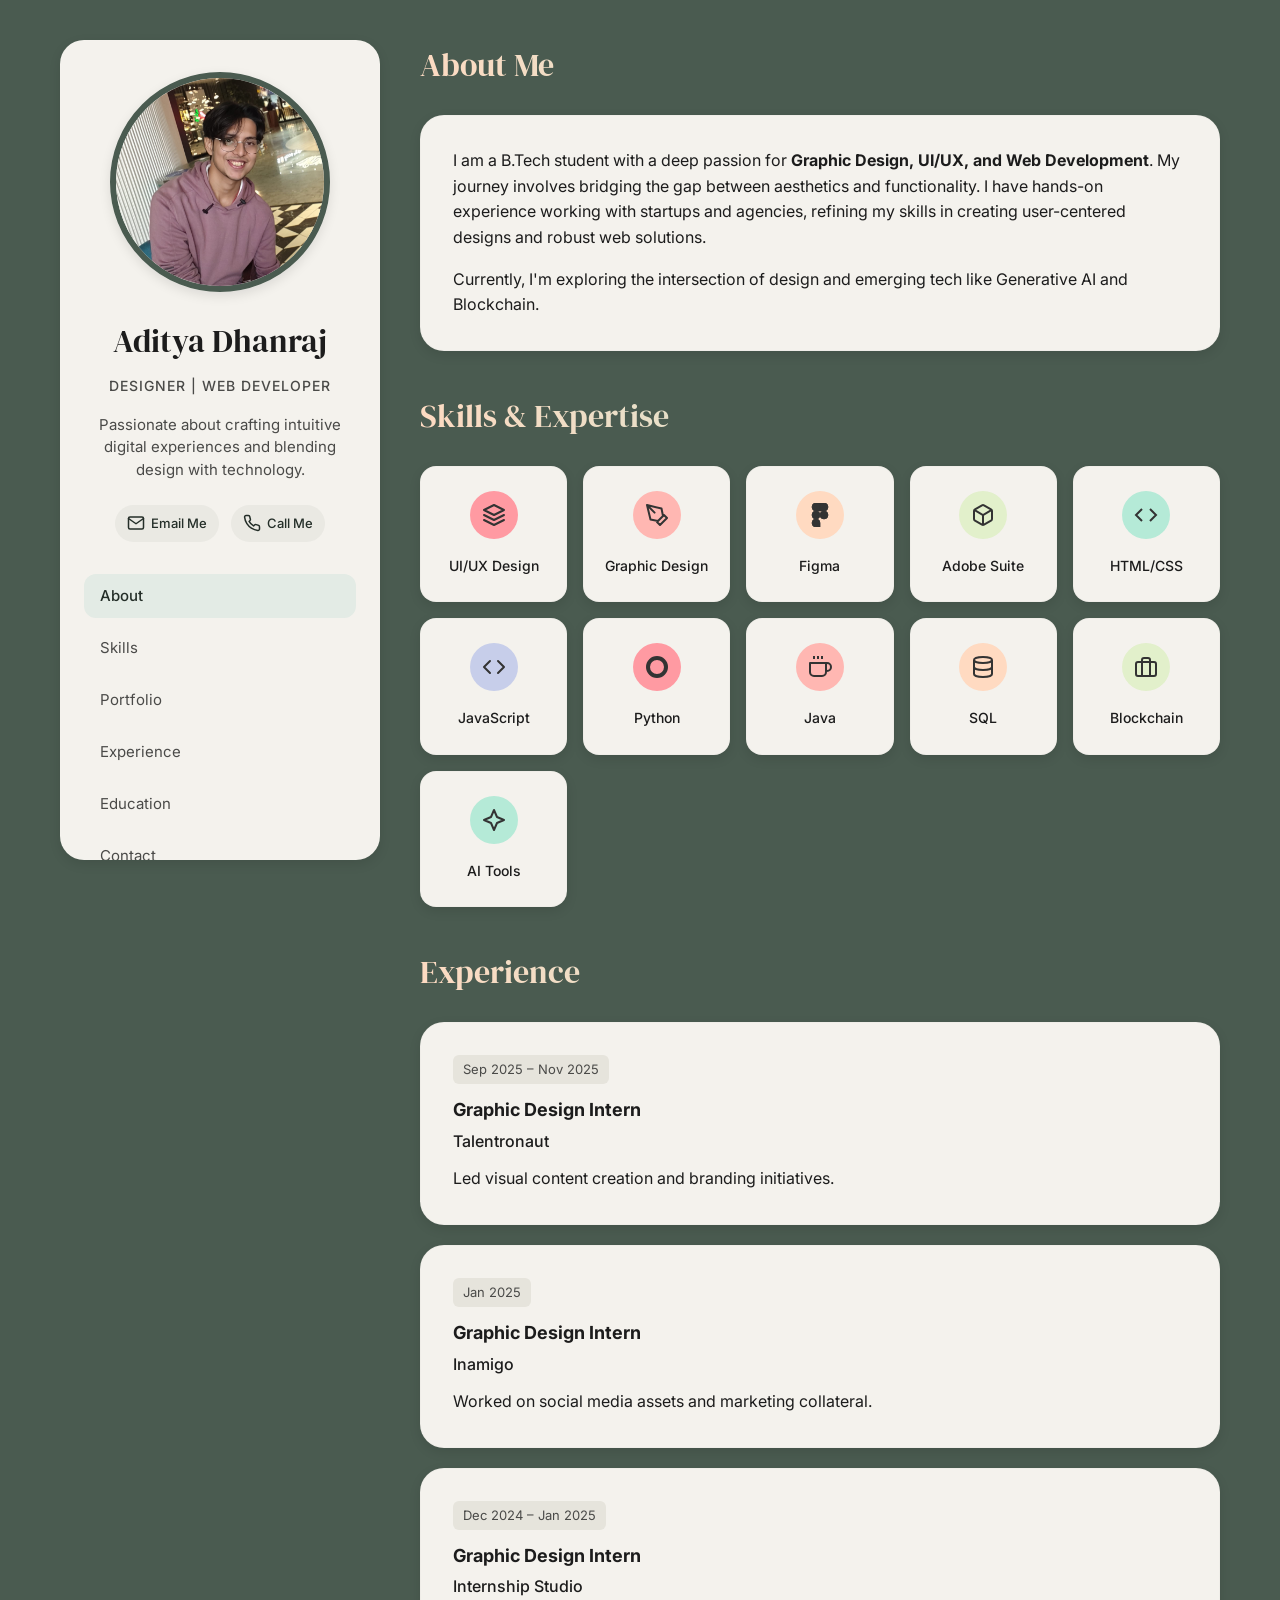
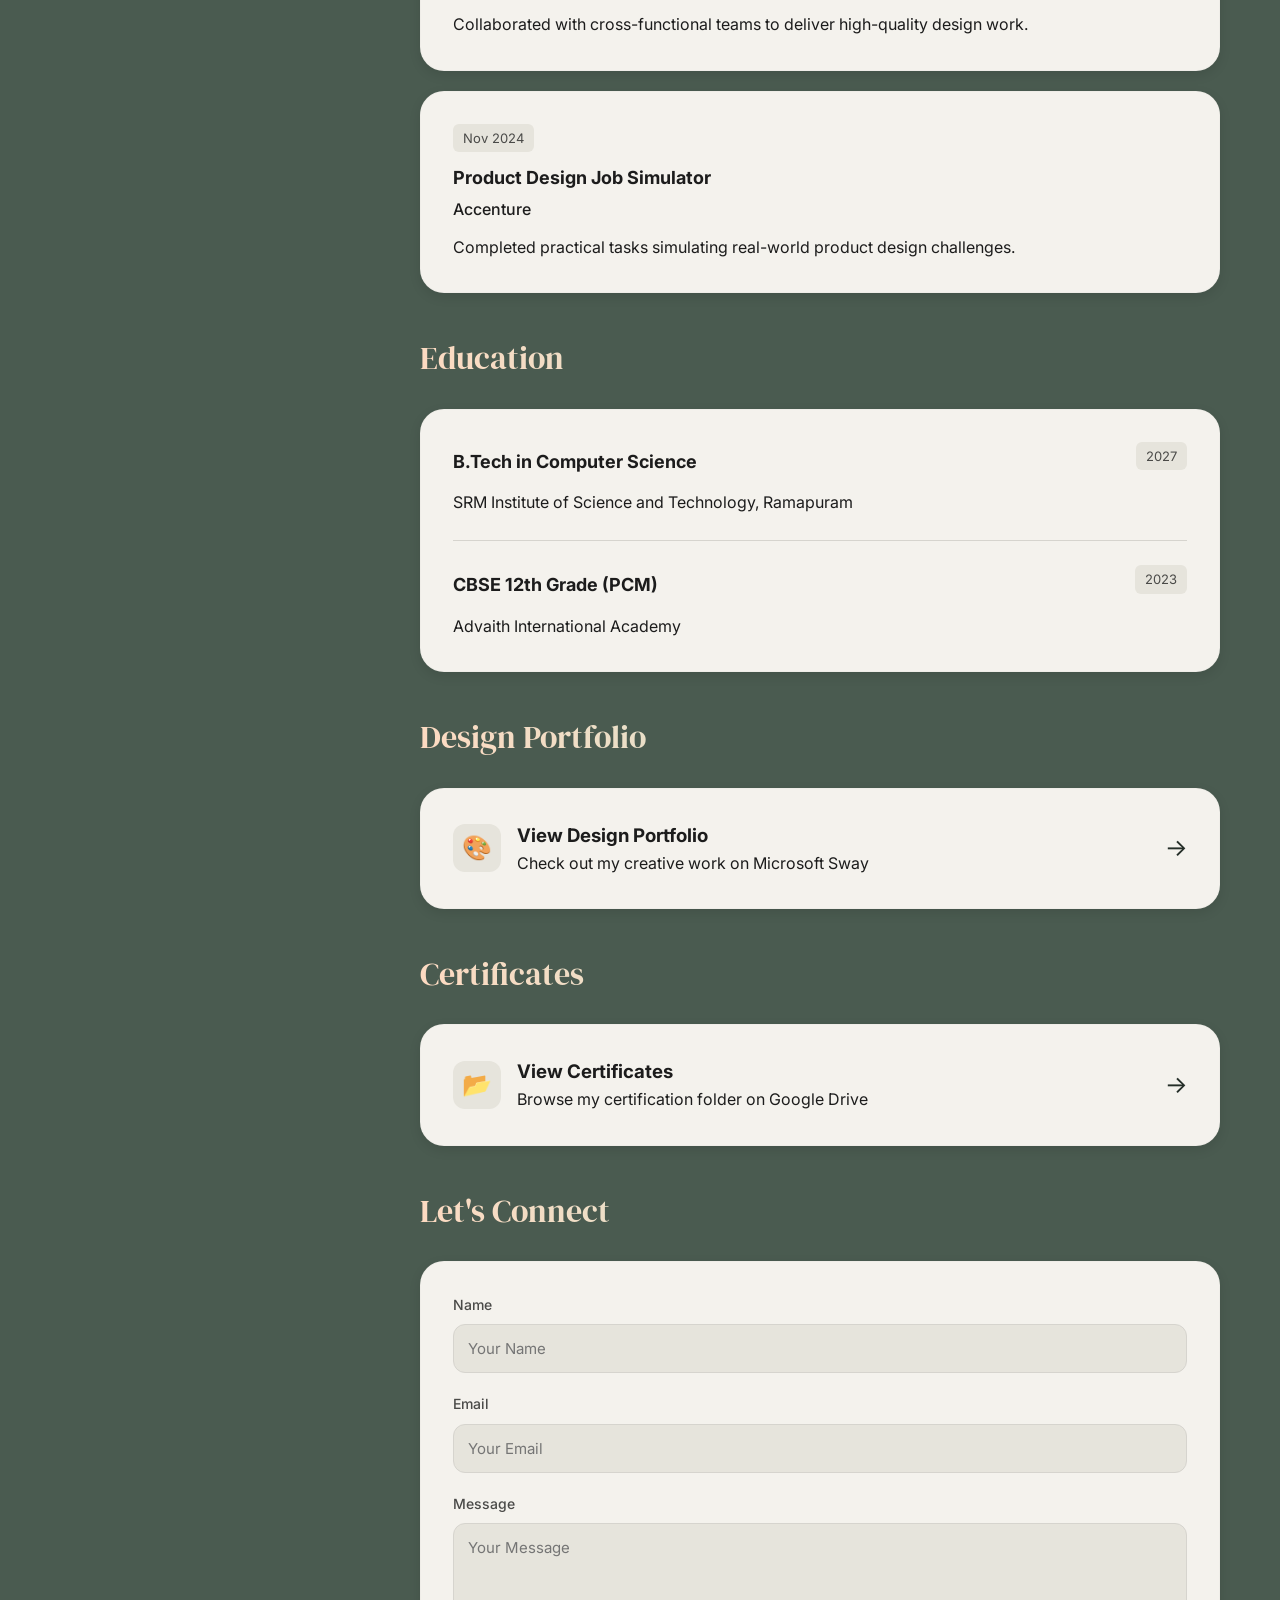
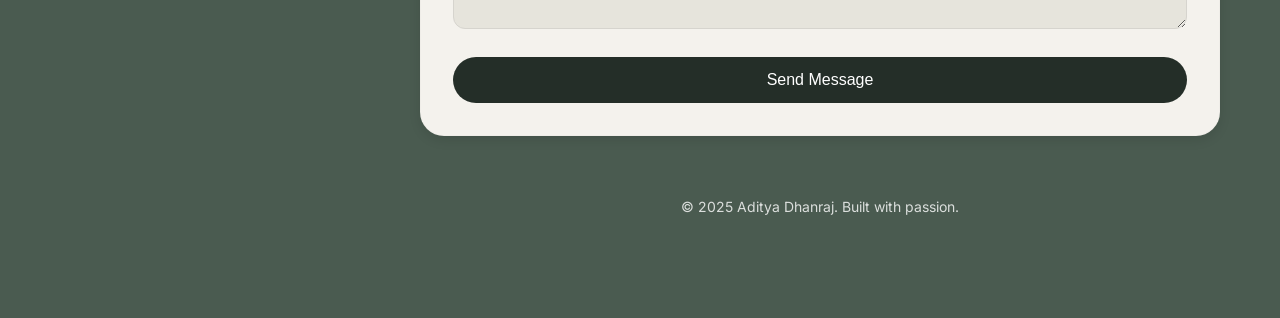
==== commit ef2d24a0: "Update print statement from 'Hello' to 'Goodbye'" ====
--- a/index.html
+++ b/index.html
@@ -224,7 +224,7 @@
                                     stroke-width="2" stroke-linejoin="round" />
                             </svg>
                         </div>
-                        <span>Gen AI</span>
+                        <span>AI Tools</span>
                     </div>
                 </div>
             </section>
@@ -343,4 +343,5 @@
     <script src="script.js"></script>
 </body>
 
-</html>+
+</html>
--- a/style.css
+++ b/style.css
@@ -4,10 +4,23 @@
     --surface-color: #F4F2ED;
     /* Soft Beige Cards */
     --element-bg: #E6E4DC;
-    /* Light element background for icons/inputs */
+    /* Light element background */
     --accent-color: #242E28;
-    /* Dark Green for text/highlights on cards */
-    --accent-light: #526B5E;
+
+    /* Vibrant Palette */
+    --color-1: #FF9AA2;
+    /* Pastel Pink */
+    --color-2: #FFB7B2;
+    /* Pastel Salmon */
+    --color-3: #FFDAC1;
+    /* Pastel Peach */
+    --color-4: #E2F0CB;
+    /* Pastel Lime */
+    --color-5: #B5EAD7;
+    /* Pastel Mint */
+    --color-6: #C7CEEA;
+    /* Pastel Purple */
+
     --text-primary: #1C1C1C;
     --text-secondary: #4A4A48;
     --border-color: #D6D4CE;
@@ -110,10 +123,10 @@
 
 .name {
     font-family: var(--font-heading);
-    font-size: 28px;
+    font-size: 32px;
     font-weight: 400;
     margin-bottom: 8px;
-    color: var(--accent-color);
+    color: var(--text-primary);
 }
 
 .role {
@@ -223,10 +236,16 @@
 .section-title {
     font-family: var(--font-heading);
     font-size: 32px;
-    color: var(--surface-color);
-    /* White/Beige for contrast on dark bg */
+    /* color: var(--surface-color);  Fallback handled below */
     margin-bottom: 24px;
     font-weight: 400;
+
+    background: linear-gradient(45deg, var(--color-3), var(--color-5));
+    /* Peach to Mint */
+    -webkit-background-clip: text;
+    -webkit-text-fill-color: transparent;
+    background-clip: text;
+    color: var(--surface-color);
 }
 
 .card {
@@ -281,17 +300,51 @@
     /* Light green hover */
 }
 
+.skill-item:nth-child(6n+1) .skill-icon {
+    background: var(--color-1);
+    color: #333;
+}
+
+.skill-item:nth-child(6n+2) .skill-icon {
+    background: var(--color-2);
+    color: #333;
+}
+
+.skill-item:nth-child(6n+3) .skill-icon {
+    background: var(--color-3);
+    color: #333;
+}
+
+.skill-item:nth-child(6n+4) .skill-icon {
+    background: var(--color-4);
+    color: #333;
+}
+
+.skill-item:nth-child(6n+5) .skill-icon {
+    background: var(--color-5);
+    color: #333;
+}
+
+.skill-item:nth-child(6n+6) .skill-icon {
+    background: var(--color-6);
+    color: #333;
+}
+
 .skill-icon {
     width: 48px;
     height: 48px;
-    background: var(--element-bg);
-    /* Light bg instead of dark */
+    /* background: var(--element-bg);  Removed to let nth-child override */
     border-radius: 50%;
     display: flex;
     align-items: center;
     justify-content: center;
     color: var(--accent-color);
     margin-bottom: 4px;
+    transition: transform 0.3s ease;
+}
+
+.skill-item:hover .skill-icon {
+    transform: rotate(10deg) scale(1.1);
 }
 
 .icon-svg {
@@ -451,8 +504,10 @@
 }
 
 .btn-primary:hover {
-    background: var(--accent-light);
+    background: linear-gradient(45deg, var(--color-1), var(--color-2));
+    color: #1c1c1c;
     transform: translateY(-2px);
+    box-shadow: 0 4px 15px rgba(255, 154, 162, 0.4);
 }
 
 /* Footer */
